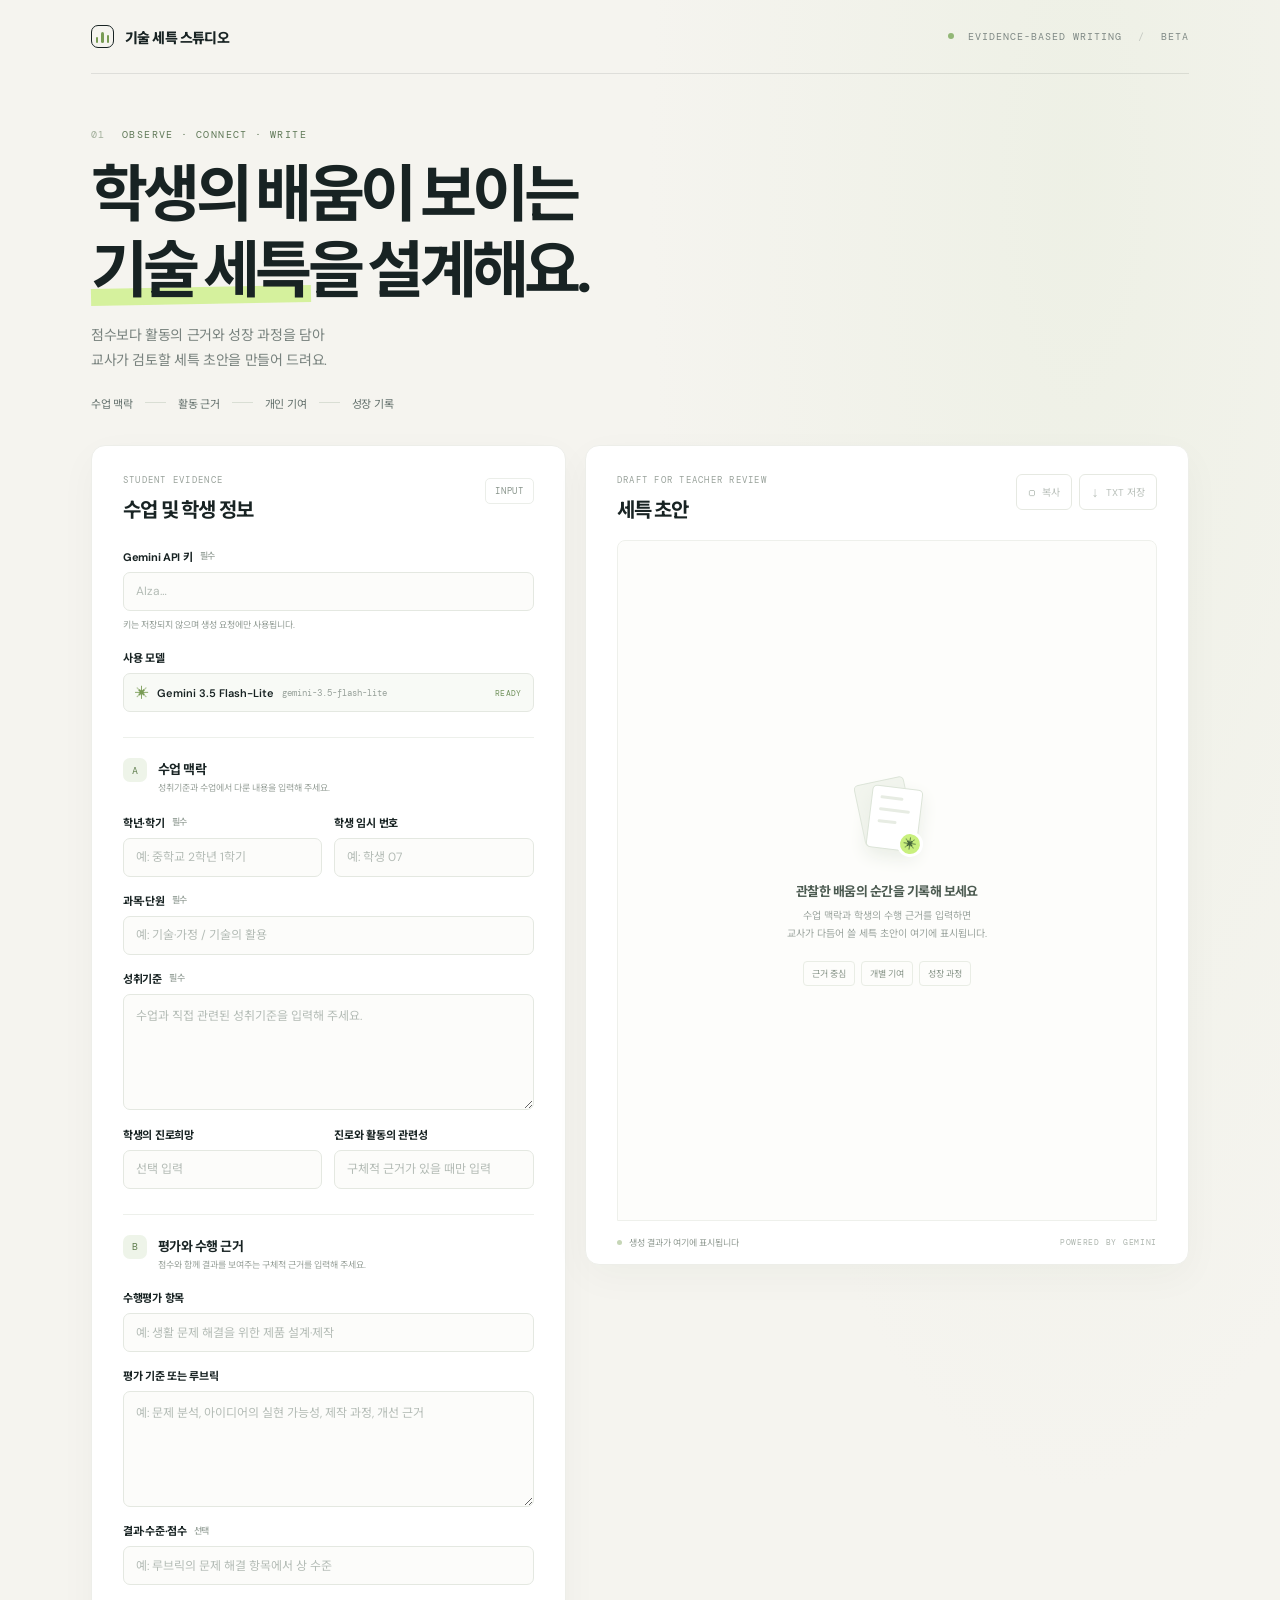
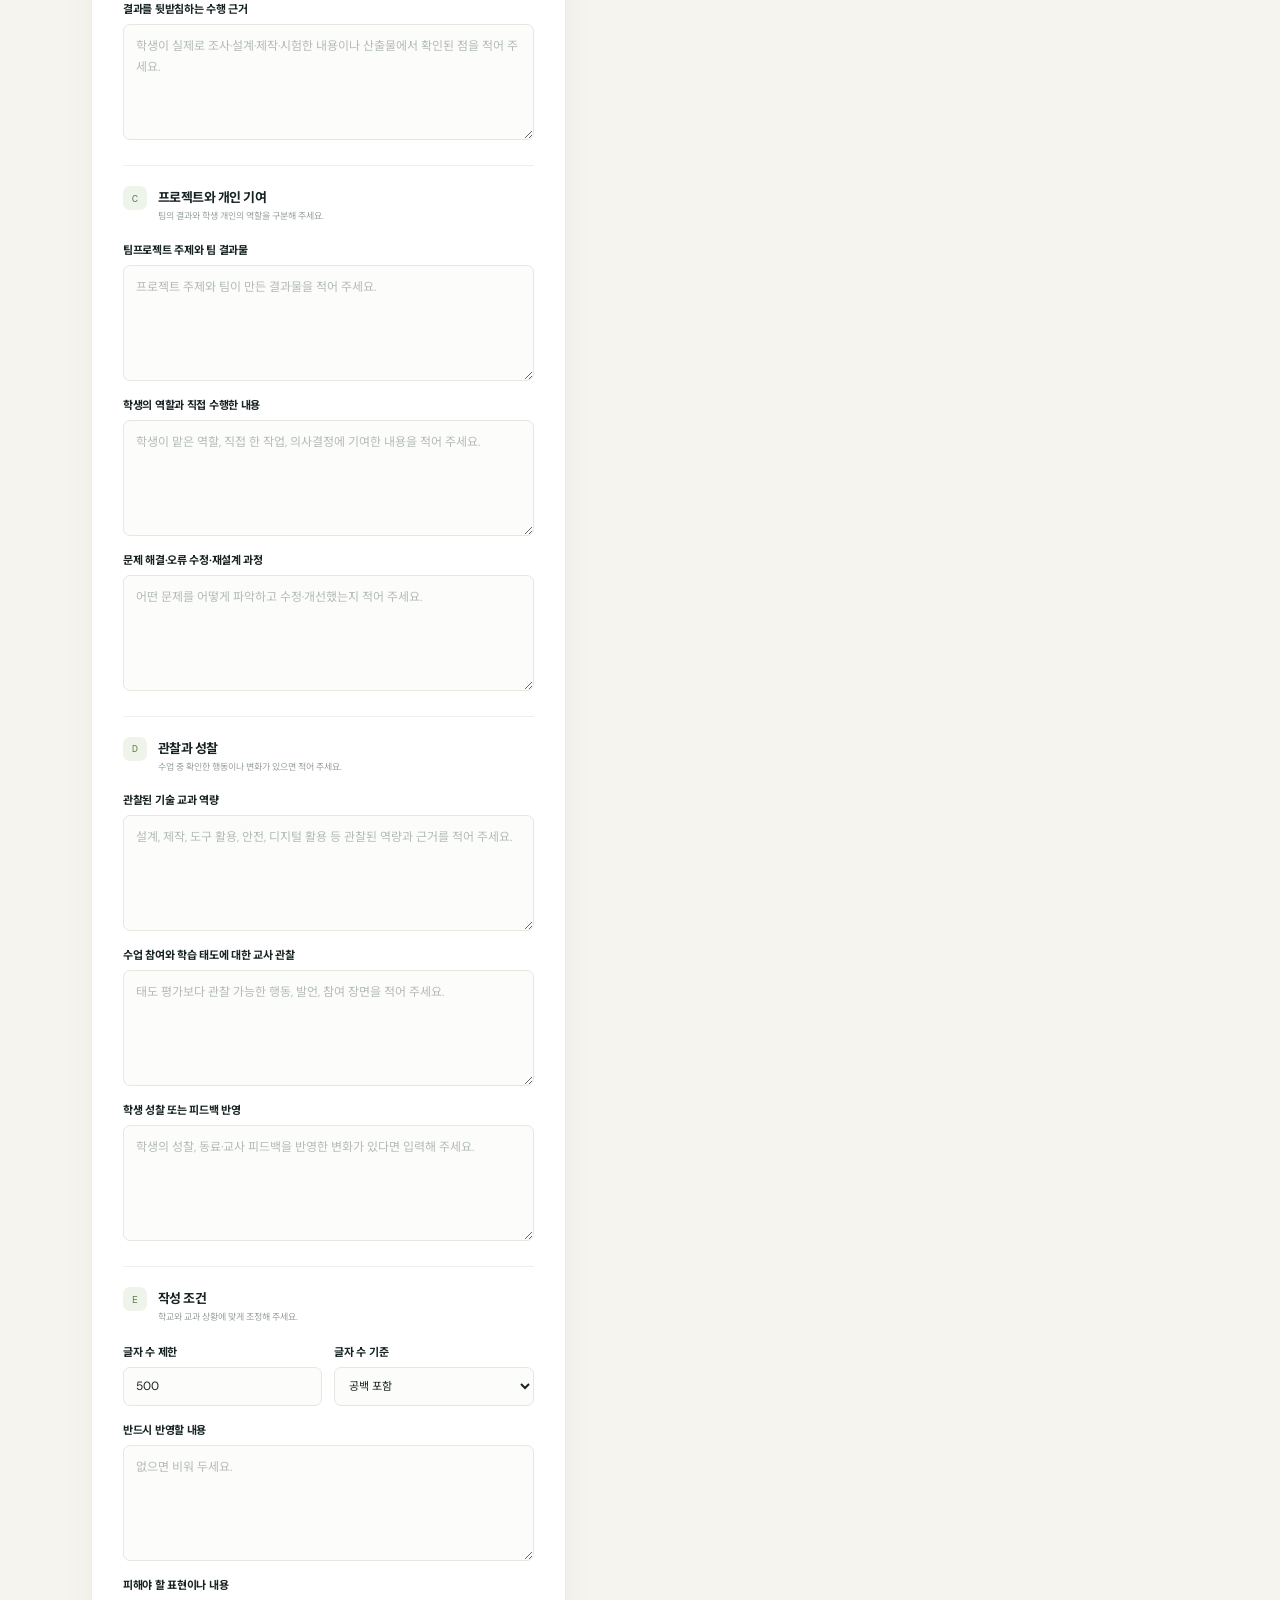
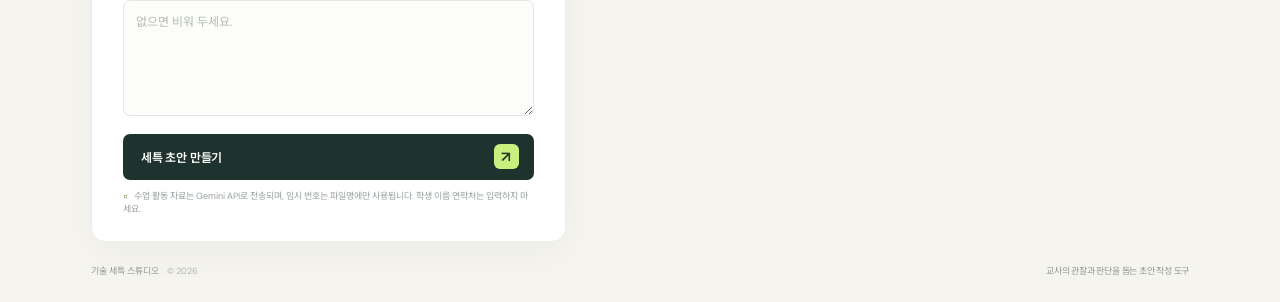
==== index.html @ c8a788f3 "Add technology student record web app" ====
<!doctype html>
<html lang="ko">
  <head>
    <meta charset="UTF-8" />
    <meta name="viewport" content="width=device-width, initial-scale=1.0" />
    <meta name="theme-color" content="#f5f4ef" />
    <meta name="description" content="기술 교과 수업과 학생의 활동 근거를 바탕으로 세부능력 및 특기사항 초안을 작성합니다." />
    <title>기술 세특 스튜디오 — 학생부 문장 초안</title>
    <link rel="preconnect" href="https://fonts.googleapis.com" />
    <link rel="preconnect" href="https://fonts.gstatic.com" crossorigin />
    <link href="https://fonts.googleapis.com/css2?family=DM+Mono:wght@400;500&family=DM+Sans:wght@400;500;600;700&family=Noto+Sans+KR:wght@400;500;600;700;800&display=swap" rel="stylesheet" />
    <link rel="stylesheet" href="/styles.css" />
    <link rel="stylesheet" href="/overrides.css" />
    <script src="/app.js" defer></script>
  </head>
  <body>
    <div class="shell">
      <header class="topbar">
        <a class="brand" href="/" aria-label="기술 세특 스튜디오 홈">
          <span class="brand-mark" aria-hidden="true"><span></span><span></span><span></span></span>
          <span>기술 세특 스튜디오</span>
        </a>
        <div class="topbar-note"><span class="live-dot"></span> EVIDENCE-BASED WRITING <span class="topbar-divider">/</span> BETA</div>
      </header>

      <main>
        <section class="intro">
          <p class="eyebrow"><span>01</span> OBSERVE · CONNECT · WRITE</p>
          <h1>학생의 배움이 보이는<br /><em>기술 세특</em>을 설계해요.</h1>
          <p class="intro-copy">점수보다 활동의 근거와 성장 과정을 담아<br class="desktop-break" /> 교사가 검토할 세특 초안을 만들어 드려요.</p>
          <div class="stage-preview"><span>수업 맥락</span><i></i><span>활동 근거</span><i></i><span>개인 기여</span><i></i><span>성장 기록</span></div>
        </section>

        <div class="workspace">
          <section class="form-panel panel" aria-labelledby="form-title">
            <div class="panel-heading">
              <div><p class="eyebrow muted">STUDENT EVIDENCE</p><h2 id="form-title">수업 및 학생 정보</h2></div>
              <span class="step-badge">INPUT</span>
            </div>
            <form id="lesson-form">
              <label class="field">
                <span class="field-label">Gemini API 키 <span class="required">필수</span></span>
                <input id="api-key" name="apiKey" type="password" autocomplete="off" placeholder="AIza…" required />
                <small class="field-hint">키는 저장되지 않으며 생성 요청에만 사용됩니다.</small>
              </label>
              <div class="field">
                <span class="field-label">사용 모델</span>
                <div class="model-pill"><span class="sparkle" aria-hidden="true">✳</span><span>Gemini 3.5 Flash-Lite</span><code>gemini-3.5-flash-lite</code><span class="model-status">READY</span></div>
              </div>

              <div class="form-section">
                <div class="section-heading"><span class="section-number">A</span><div><h3>수업 맥락</h3><p>성취기준과 수업에서 다룬 내용을 입력해 주세요.</p></div></div>
                <div class="field-row">
                  <label class="field"><span class="field-label">학년·학기 <span class="required">필수</span></span><input id="gradeTerm" type="text" maxlength="40" placeholder="예: 중학교 2학년 1학기" required /></label>
                  <label class="field"><span class="field-label">학생 임시 번호</span><input id="studentId" type="text" maxlength="30" placeholder="예: 학생 07" /></label>
                </div>
                <label class="field"><span class="field-label">과목·단원 <span class="required">필수</span></span><input id="courseUnit" type="text" maxlength="100" placeholder="예: 기술·가정 / 기술의 활용" required /></label>
                <label class="field"><span class="field-label">성취기준 <span class="required">필수</span></span><textarea id="achievementStandard" rows="3" maxlength="1200" placeholder="수업과 직접 관련된 성취기준을 입력해 주세요." required></textarea></label>
                <div class="field-row">
                  <label class="field"><span class="field-label">학생의 진로희망</span><input id="career" type="text" maxlength="100" placeholder="선택 입력" /></label>
                  <label class="field"><span class="field-label">진로와 활동의 관련성</span><input id="careerConnection" type="text" maxlength="300" placeholder="구체적 근거가 있을 때만 입력" /></label>
                </div>
              </div>

              <div class="form-section">
                <div class="section-heading"><span class="section-number">B</span><div><h3>평가와 수행 근거</h3><p>점수와 함께 결과를 보여주는 구체적 근거를 입력해 주세요.</p></div></div>
                <label class="field"><span class="field-label">수행평가 항목</span><input id="assessmentItem" type="text" maxlength="160" placeholder="예: 생활 문제 해결을 위한 제품 설계·제작" /></label>
                <label class="field"><span class="field-label">평가 기준 또는 루브릭</span><textarea id="rubric" rows="3" maxlength="1000" placeholder="예: 문제 분석, 아이디어의 실현 가능성, 제작 과정, 개선 근거"></textarea></label>
                <label class="field"><span class="field-label">결과·수준·점수 <span class="required">선택</span></span><input id="assessmentResult" type="text" maxlength="160" placeholder="예: 루브릭의 문제 해결 항목에서 상 수준" /></label>
                <label class="field"><span class="field-label">결과를 뒷받침하는 수행 근거</span><textarea id="evidence" rows="4" maxlength="1400" placeholder="학생이 실제로 조사·설계·제작·시험한 내용이나 산출물에서 확인된 점을 적어 주세요."></textarea></label>
              </div>

              <div class="form-section">
                <div class="section-heading"><span class="section-number">C</span><div><h3>프로젝트와 개인 기여</h3><p>팀의 결과와 학생 개인의 역할을 구분해 주세요.</p></div></div>
                <label class="field"><span class="field-label">팀프로젝트 주제와 팀 결과물</span><textarea id="project" rows="3" maxlength="900" placeholder="프로젝트 주제와 팀이 만든 결과물을 적어 주세요."></textarea></label>
                <label class="field"><span class="field-label">학생의 역할과 직접 수행한 내용</span><textarea id="contribution" rows="3" maxlength="1200" placeholder="학생이 맡은 역할, 직접 한 작업, 의사결정에 기여한 내용을 적어 주세요."></textarea></label>
                <label class="field"><span class="field-label">문제 해결·오류 수정·재설계 과정</span><textarea id="problemSolving" rows="3" maxlength="1200" placeholder="어떤 문제를 어떻게 파악하고 수정·개선했는지 적어 주세요."></textarea></label>
              </div>

              <div class="form-section">
                <div class="section-heading"><span class="section-number">D</span><div><h3>관찰과 성찰</h3><p>수업 중 확인한 행동이나 변화가 있으면 적어 주세요.</p></div></div>
                <label class="field"><span class="field-label">관찰된 기술 교과 역량</span><textarea id="competencies" rows="3" maxlength="900" placeholder="설계, 제작, 도구 활용, 안전, 디지털 활용 등 관찰된 역량과 근거를 적어 주세요."></textarea></label>
                <label class="field"><span class="field-label">수업 참여와 학습 태도에 대한 교사 관찰</span><textarea id="observation" rows="3" maxlength="1000" placeholder="태도 평가보다 관찰 가능한 행동, 발언, 참여 장면을 적어 주세요."></textarea></label>
                <label class="field"><span class="field-label">학생 성찰 또는 피드백 반영</span><textarea id="reflection" rows="3" maxlength="900" placeholder="학생의 성찰, 동료·교사 피드백을 반영한 변화가 있다면 입력해 주세요."></textarea></label>
              </div>

              <div class="form-section conditions-section">
                <div class="section-heading"><span class="section-number">E</span><div><h3>작성 조건</h3><p>학교와 교과 상황에 맞게 조정해 주세요.</p></div></div>
                <div class="field-row">
                  <label class="field"><span class="field-label">글자 수 제한</span><input id="charLimit" type="number" min="100" max="3000" value="500" /></label>
                  <label class="field"><span class="field-label">글자 수 기준</span><select id="charBasis"><option value="공백 포함">공백 포함</option><option value="공백 제외">공백 제외</option></select></label>
                </div>
                <label class="field"><span class="field-label">반드시 반영할 내용</span><textarea id="requiredContent" rows="2" maxlength="500" placeholder="없으면 비워 두세요."></textarea></label>
                <label class="field"><span class="field-label">피해야 할 표현이나 내용</span><textarea id="excludedContent" rows="2" maxlength="500" placeholder="없으면 비워 두세요."></textarea></label>
              </div>

              <div id="form-error" class="form-error" role="alert" hidden></div>
              <button id="generate-button" class="primary-button" type="submit"><span class="button-label">세특 초안 만들기</span><span class="button-arrow" aria-hidden="true">↗</span></button>
              <p class="privacy-note"><span aria-hidden="true">⌑</span> 수업·활동 자료는 Gemini API로 전송되며, 임시 번호는 파일명에만 사용됩니다. 학생 이름·연락처는 입력하지 마세요.</p>
            </form>
          </section>

          <section class="result-panel panel" aria-labelledby="result-title">
            <div class="panel-heading result-heading">
              <div><p class="eyebrow muted">DRAFT FOR TEACHER REVIEW</p><h2 id="result-title">세특 초안</h2></div>
              <div class="result-actions"><button id="copy-button" class="download-button" type="button" disabled><span aria-hidden="true">▢</span> 복사</button><button id="download-button" class="download-button" type="button" disabled><span aria-hidden="true">↓</span> TXT 저장</button></div>
            </div>
            <div id="result-content" class="result-content" aria-live="polite" aria-busy="false">
              <div id="empty-state" class="empty-state">
                <div class="empty-art" aria-hidden="true"><span class="paper paper-back"></span><span class="paper paper-front"><i></i><i></i><i></i><b>✳</b></span></div>
                <p class="empty-title">관찰한 배움의 순간을 기록해 보세요</p>
                <p class="empty-copy">수업 맥락과 학생의 수행 근거를 입력하면<br />교사가 다듬어 쓸 세특 초안이 여기에 표시됩니다.</p>
                <div class="empty-tags"><span>근거 중심</span><span>개별 기여</span><span>성장 과정</span></div>
              </div>
              <div id="loading-state" class="loading-state" hidden><div class="loader-orbit"><span></span><span></span><span></span></div><p class="loading-title">관찰 근거를 문장으로 정리하고 있어요</p><p class="loading-copy">입력하지 않은 사실은 추측하지 않고 작성합니다.</p><div class="loading-line"><span></span></div></div>
              <article id="report" class="report" hidden></article>
            </div>
            <div class="result-footer"><span class="footer-dot"></span><span id="result-status">생성 결과가 여기에 표시됩니다</span><span class="footer-model">POWERED BY GEMINI</span></div>
          </section>
        </div>
      </main>
      <footer class="page-footer"><span>기술 세특 스튜디오 <span class="footer-year">© 2026</span></span><span>교사의 관찰과 판단을 돕는 초안 작성 도구</span></footer>
    </div>
  </body>
</html>
---- styles.css ----
:root{font-family:"DM Sans","Noto Sans KR",sans-serif;color:#182323;background:#f5f4ef;font-synthesis:none;text-rendering:optimizeLegibility;--ink:#182323;--muted:#7c8885;--line:#e8e9e4;--mint:#c9f07e;--green:#476b41;--paper:#fff;--mono:"DM Mono",monospace}*{box-sizing:border-box}body{margin:0;min-width:320px;background:radial-gradient(ellipse at 84% 5%,rgba(224,233,211,.35),transparent 28%),#f5f4ef}.shell{max-width:1440px;margin:0 auto;padding:0 7.1%}.topbar{height:74px;display:flex;align-items:center;justify-content:space-between;border-bottom:1px solid rgba(24,35,35,.1)}.brand{display:flex;align-items:center;gap:11px;text-decoration:none;color:var(--ink);font-size:14px;font-weight:800;letter-spacing:-.04em}.brand-mark{width:23px;height:23px;display:flex;align-items:flex-end;gap:3px;padding:4px;border:1.5px solid var(--ink);border-radius:7px}.brand-mark span{width:3px;border-radius:3px;background:#789b54}.brand-mark span:nth-child(1){height:6px}.brand-mark span:nth-child(2){height:11px}.brand-mark span:nth-child(3){height:8px}.topbar-note{font:10px var(--mono);color:#7f8985;letter-spacing:.1em}.live-dot,.footer-dot{display:inline-block;width:6px;height:6px;margin-right:7px;border-radius:50%;background:#92b776;vertical-align:1px}.topbar-divider{margin:0 9px;color:#c4c8c1}.intro{padding:54px 0 34px}.eyebrow{margin:0 0 16px;color:#607958;font:10px var(--mono);letter-spacing:.14em}.eyebrow span{margin-right:9px;opacity:.55}.intro h1{margin:0;font-size:clamp(39px,5vw,62px);line-height:1.22;letter-spacing:-.075em;font-weight:700}.intro h1 em{font-style:normal;position:relative;z-index:0}.intro h1 em:after{content:"";position:absolute;z-index:-1;left:0;right:-3px;bottom:7px;height:17px;background:var(--mint);opacity:.72;transform:rotate(-1deg)}.intro-copy{margin:15px 0 21px;color:#78827e;font-size:14px;line-height:1.8;letter-spacing:-.025em}.stage-preview{display:flex;align-items:center;gap:12px;color:#63706c;font-size:11px;letter-spacing:-.02em}.stage-preview i{height:1px;width:21px;background:#d9ded4}.workspace{display:grid;grid-template-columns:minmax(320px,.88fr) minmax(450px,1.12fr);gap:19px;align-items:stretch}.panel{background:var(--paper);border:1px solid #edeee9;border-radius:14px;box-shadow:0 12px 38px rgba(27,43,33,.035)}.form-panel{padding:28px 31px 22px}.panel-heading{display:flex;justify-content:space-between;align-items:flex-start;margin-bottom:25px}.panel-heading h2{margin:0;font-size:20px;letter-spacing:-.055em}.muted{margin-bottom:8px;color:#99a29b;font-size:9px}.step-badge{margin-top:4px;padding:6px 9px;border:1px solid #ebeee9;border-radius:5px;color:#89958c;font:9px var(--mono);letter-spacing:.08em}form{display:flex;flex-direction:column;gap:17px}.field{display:flex;min-width:0;flex:1;flex-direction:column;gap:8px}.field-label{display:flex;align-items:center;gap:7px;font-size:11px;font-weight:700;letter-spacing:-.025em}.required{font-size:9px;font-weight:500;color:#9ba59e}.field input,.field textarea{display:block;width:100%;border:1px solid #e4e8e1;border-radius:7px;background:#fcfcfa;color:var(--ink);outline:none;font:12px "DM Sans","Noto Sans KR",sans-serif;transition:border-color .18s,box-shadow .18s}.field input{height:39px;padding:0 12px}.field textarea{min-height:116px;resize:vertical;padding:11px 12px;line-height:1.75}.field input::placeholder,.field textarea::placeholder{color:#b4bcb6}.field input:focus,.field textarea:focus{border-color:#9fbb84;box-shadow:0 0 0 3px rgba(180,208,150,.18)}.field-hint{color:#929c95;font-size:9px;line-height:1.5}.field-row{display:flex;gap:12px}.model-pill{display:flex;align-items:center;gap:8px;height:39px;padding:0 11px;border:1px solid #e4e8e1;border-radius:7px;background:#f8faf6;font-size:11px;font-weight:600}.sparkle{color:#789b54;font-size:14px}.model-pill code{color:#96a099;font:9px var(--mono)}.model-status{margin-left:auto;color:#72925d;font:8px var(--mono);letter-spacing:.05em}.textarea-meta{display:flex;justify-content:space-between;color:#99a29b;font-size:9px}.textarea-meta small{font-size:9px}.primary-button{height:46px;margin-top:1px;padding:0 15px 0 18px;display:flex;justify-content:space-between;align-items:center;border:0;border-radius:7px;background:#1e332d;color:#fff;font:600 12px "DM Sans","Noto Sans KR",sans-serif;letter-spacing:-.015em;cursor:pointer;transition:background .18s,transform .18s}.primary-button:hover{background:#304b3e;transform:translateY(-1px)}.primary-button:disabled{opacity:.72;cursor:wait;transform:none}.button-arrow{display:grid;place-items:center;width:25px;height:25px;border-radius:6px;background:#c9f07e;color:#253728;font-size:15px}.privacy-note{margin:-7px 0 0;color:#99a29b;font-size:9px;line-height:1.5}.privacy-note span{margin-right:4px;color:#799765}.form-error{padding:10px 12px;border:1px solid #f0d8d3;border-radius:6px;background:#fff8f6;color:#9d5142;font-size:11px;line-height:1.6}.result-panel{display:flex;min-height:625px;flex-direction:column;padding:28px 31px 0;overflow:hidden}.result-heading{margin-bottom:17px}.download-button{display:flex;align-items:center;gap:7px;padding:8px 11px;border:1px solid #e6e9e2;border-radius:6px;background:#fff;color:#56655a;font:10px "DM Sans","Noto Sans KR",sans-serif;cursor:pointer;transition:all .16s}.download-button:not(:disabled):hover{border-color:#bcccae;background:#f5f8f1}.download-button:disabled{color:#b9c0ba;cursor:not-allowed}.download-button span{font:14px var(--mono)}.result-content{display:flex;flex:1;min-height:0;flex-direction:column;border:1px solid #eef0eb;border-radius:8px 8px 0 0;background:#fdfdfb}.empty-state,.loading-state{display:flex;flex:1;min-height:400px;flex-direction:column;align-items:center;justify-content:center;text-align:center}.empty-art{position:relative;width:82px;height:86px;margin-bottom:20px}.paper{position:absolute;width:51px;height:63px;border:1px solid #dce4d8;border-radius:5px;background:#fff}.paper-back{top:5px;left:13px;transform:rotate(-12deg);background:#f2f5ee}.paper-front{top:12px;left:23px;transform:rotate(7deg);box-shadow:0 7px 18px #e9ede5}.paper-front i{display:block;width:23px;height:3px;margin:9px 0 0 8px;border-radius:3px;background:#e7ece3}.paper-front i:nth-child(2){width:31px}.paper-front i:nth-child(3){width:19px}.paper-front b{position:absolute;right:-7px;bottom:-6px;display:grid;place-items:center;width:26px;height:26px;border:3px solid white;border-radius:50%;background:#c9f07e;color:#45653a;font-size:13px}.empty-title,.loading-title{margin:0 0 7px;color:#4c5b51;font-size:13px;font-weight:700;letter-spacing:-.04em}.empty-copy,.loading-copy{margin:0;color:#9ba49e;font-size:10px;line-height:1.8}.empty-tags{display:flex;gap:6px;margin-top:18px}.empty-tags span{padding:5px 8px;border:1px solid #e9ede5;border-radius:4px;color:#889589;font-size:9px}.result-footer{display:flex;align-items:center;height:43px;flex-shrink:0;color:#909a92;font-size:9px}.footer-dot{width:5px;height:5px;background:#c6d6b7}.footer-model{margin-left:auto;color:#aeb6af;font:8px var(--mono);letter-spacing:.09em}.report{overflow:auto;flex:1;padding:18px 20px;color:#344239;font-size:11px;line-height:1.8;white-space:pre-wrap;overflow-wrap:anywhere}.report[hidden]{display:none}.report-title{margin:0 0 15px;padding-bottom:14px;border-bottom:1px solid #e7ebe3;color:#1e332d;font-size:16px;font-weight:700;letter-spacing:-.05em}.report-meta{margin:-7px 0 16px;color:#828e85;font-size:10px}.report-stage{margin:0 0 14px;padding:13px 14px;border:1px solid #e9ede6;border-radius:7px;background:#fff}.report-stage h3{margin:0 0 7px;color:#476b41;font-size:12px}.report-stage p{margin:4px 0}.report-stage strong{color:#34463a}.loading-state[hidden],.empty-state[hidden]{display:none}.loader-orbit{position:relative;width:56px;height:56px;margin-bottom:22px;border:1px solid #e8eee2;border-radius:50%;animation:spin 2.6s linear infinite}.loader-orbit:before{content:"";position:absolute;top:8px;left:8px;width:38px;height:38px;border:1px dashed #cfddc1;border-radius:50%}.loader-orbit span{position:absolute;width:8px;height:8px;border-radius:50%;background:#9fc07e}.loader-orbit span:nth-child(1){top:4px;left:23px}.loader-orbit span:nth-child(2){right:2px;bottom:11px;width:6px;height:6px;background:#c0d598}.loader-orbit span:nth-child(3){bottom:3px;left:10px;width:5px;height:5px;background:#d2e2bd}.loading-line{width:160px;height:2px;margin-top:20px;overflow:hidden;background:#edf0e9}.loading-line span{display:block;width:45%;height:100%;background:#97b77a;animation:load 1.5s ease-in-out infinite alternate}.page-footer{display:flex;justify-content:space-between;padding:22px 0 25px;color:#929b93;font-size:9px}.footer-year{margin-left:6px;color:#aeb5ae}.page-footer>span:last-child{letter-spacing:-.025em}@keyframes spin{to{transform:rotate(360deg)}}@keyframes load{to{transform:translateX(125%)}}@media(max-width:900px){.shell{padding:0 4%}.workspace{grid-template-columns:1fr 1fr;gap:13px}.form-panel,.result-panel{padding-right:20px;padding-left:20px}.model-pill{gap:6px}.model-pill code{font-size:8px}}@media(max-width:680px){.shell{padding:0 18px}.topbar{height:62px}.topbar-note{font-size:8px}.intro{padding:38px 0 26px}.intro h1{font-size:42px}.intro-copy{font-size:12px}.stage-preview{gap:8px;font-size:10px}.stage-preview i{width:12px}.workspace{grid-template-columns:1fr;gap:14px}.form-panel{padding:23px 20px 19px}.result-panel{min-height:510px;padding:23px 20px 0}.empty-state,.loading-state{min-height:350px}.page-footer{gap:10px;line-height:1.6}.page-footer>span:last-child{text-align:right}.model-pill{gap:8px}.model-pill code{font-size:9px}}@media(max-width:380px){.shell{padding:0 13px}.form-panel,.result-panel{padding-right:15px;padding-left:15px}.intro h1{font-size:38px}.field-row{gap:8px}.model-pill{font-size:10px}.model-pill code{font-size:8px}.model-status{font-size:7px}}
---- overrides.css ----
.form-section{display:flex;flex-direction:column;gap:15px;margin-top:8px;padding-top:20px;border-top:1px solid #edf0eb}
.section-heading{display:flex;align-items:flex-start;gap:11px;margin-bottom:2px}
.section-number{display:grid;place-items:center;flex:0 0 24px;height:24px;border-radius:7px;background:#eef4e9;color:#607e4f;font:10px var(--mono)}
.section-heading h3{margin:1px 0 4px;font-size:13px;letter-spacing:-.04em}
.section-heading p{margin:0;color:#98a19a;font-size:9px;line-height:1.5}
.form-section .field-row{margin-top:1px}
.field select{height:39px;width:100%;padding:0 10px;border:1px solid #e4e8e1;border-radius:7px;background:#fcfcfa;color:var(--ink);font:11px "DM Sans","Noto Sans KR",sans-serif;outline:none}
.field select:focus{border-color:#9fbb84;box-shadow:0 0 0 3px rgba(180,208,150,.18)}
.result-actions{display:flex;gap:7px}
.result-panel{position:sticky;top:20px;align-self:start;height:min(820px,calc(100vh - 40px));min-height:540px}
.report p{margin:0;color:#344239;font-size:12px;line-height:2.05;white-space:pre-wrap;overflow-wrap:anywhere}
.result-content{min-height:0}
.form-panel{padding-bottom:24px}
@media(max-width:900px){.result-panel{height:min(820px,calc(100vh - 40px));min-height:500px}}
@media(max-width:680px){.result-panel{position:static;height:560px;min-height:500px}.form-section{gap:13px;padding-top:17px}.section-heading{gap:9px}.result-actions{gap:5px}.download-button{padding:7px 8px;font-size:9px}}
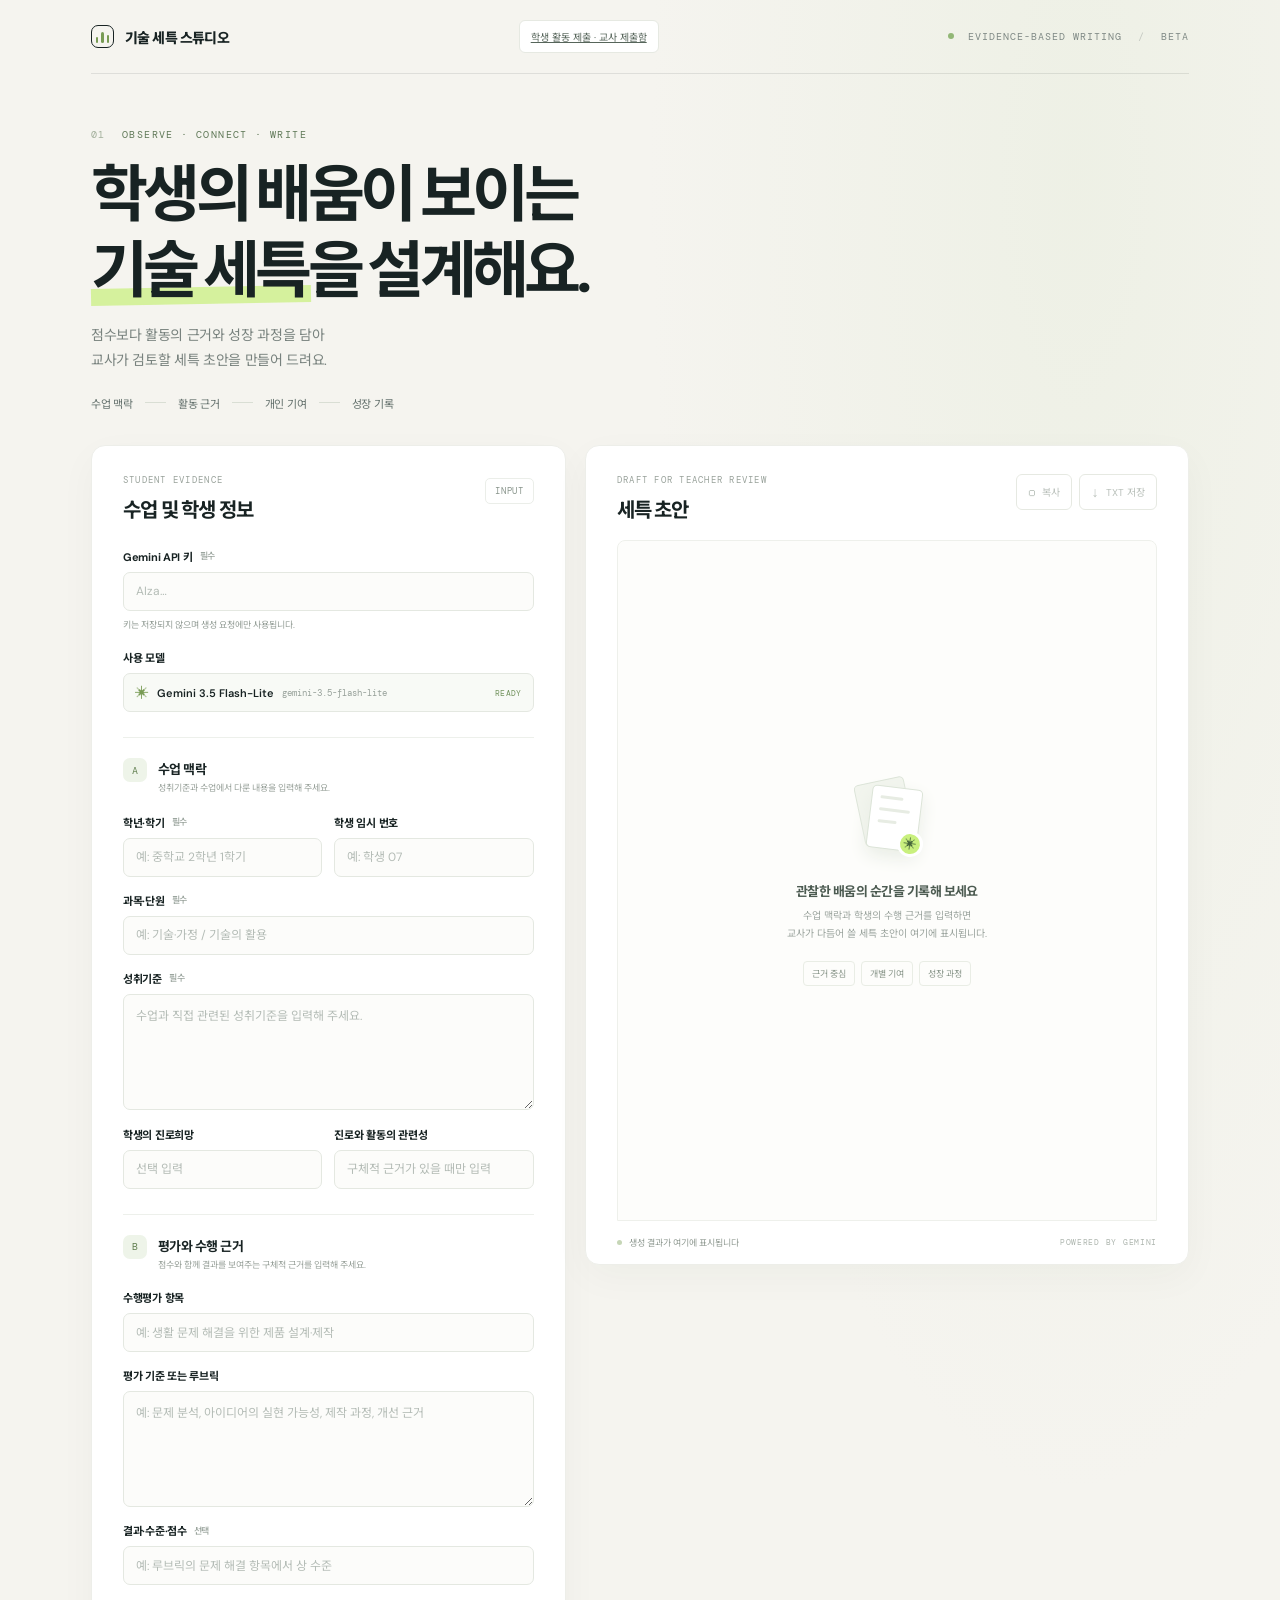
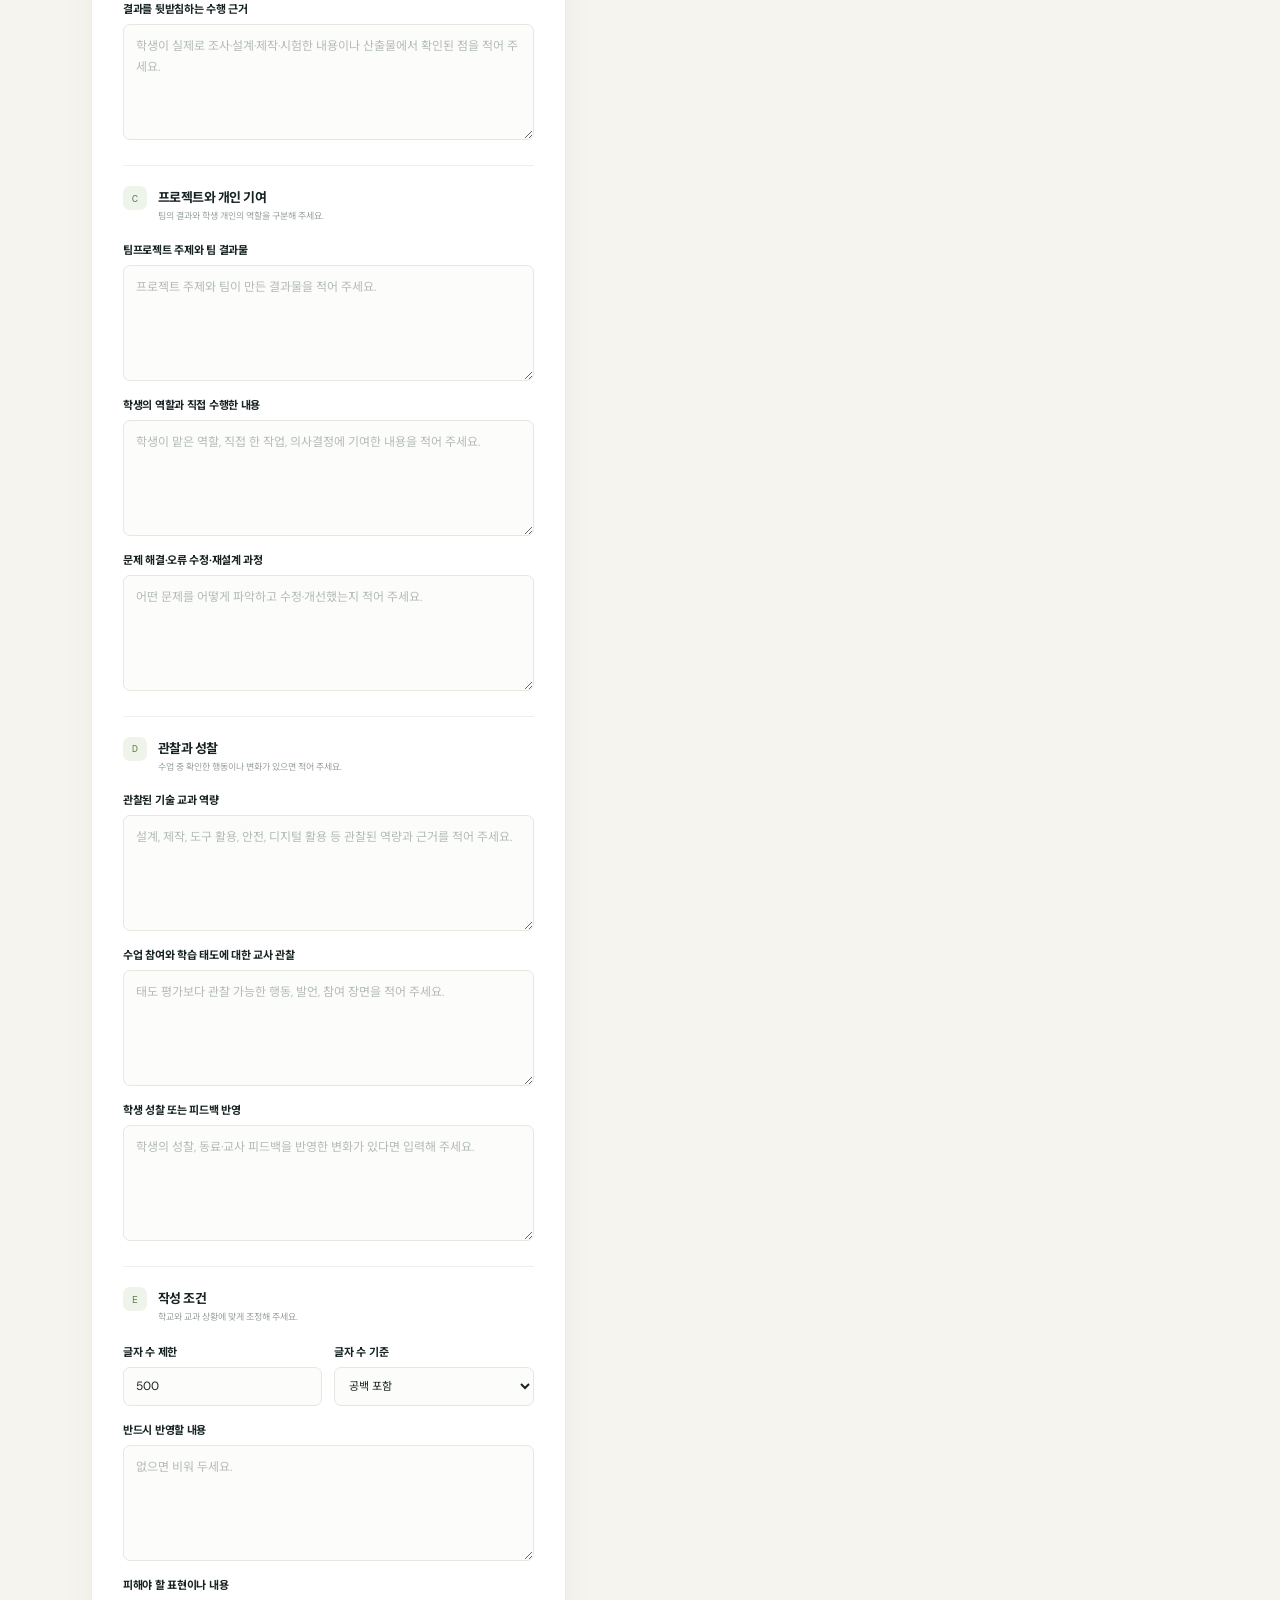
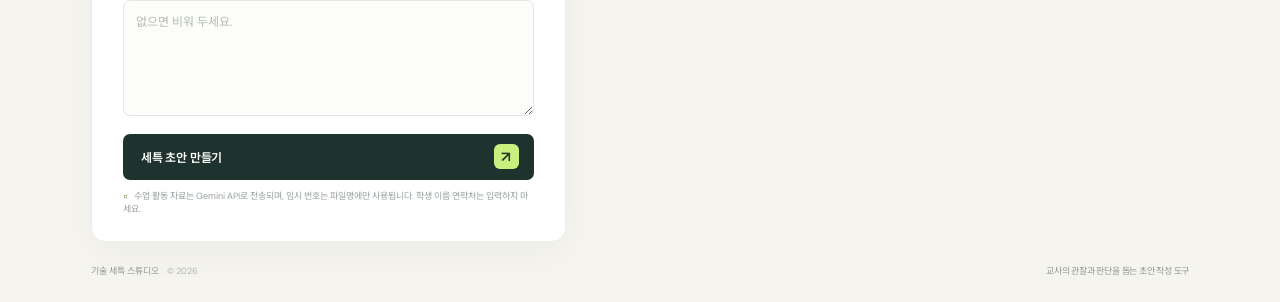
==== commit 768238fc: "Add Supabase student submissions and teacher inbox" ====
--- a/index.html
+++ b/index.html
@@ -12,6 +12,7 @@
     <link rel="stylesheet" href="/styles.css" />
     <link rel="stylesheet" href="/overrides.css" />
     <script src="/app.js" defer></script>
+    <script src="/submission-import.js" defer></script>
   </head>
   <body>
     <div class="shell">
@@ -20,6 +21,7 @@
           <span class="brand-mark" aria-hidden="true"><span></span><span></span><span></span></span>
           <span>기술 세특 스튜디오</span>
         </a>
+        <a class="download-button submission-link" href="/students.html">학생 활동 제출 · 교사 제출함</a>
         <div class="topbar-note"><span class="live-dot"></span> EVIDENCE-BASED WRITING <span class="topbar-divider">/</span> BETA</div>
       </header>
 
--- a/overrides.css
+++ b/overrides.css
@@ -13,3 +13,5 @@
 .form-panel{padding-bottom:24px}
 @media(max-width:900px){.result-panel{height:min(820px,calc(100vh - 40px));min-height:500px}}
 @media(max-width:680px){.result-panel{position:static;height:560px;min-height:500px}.form-section{gap:13px;padding-top:17px}.section-heading{gap:9px}.result-actions{gap:5px}.download-button{padding:7px 8px;font-size:9px}}
+
+.submission-link{white-space:nowrap}@media(max-width:1050px){.topbar-note{display:none}}@media(max-width:480px){.topbar{height:auto;min-height:74px;flex-wrap:wrap;gap:10px;padding:14px 0}.submission-link{font-size:11px}}
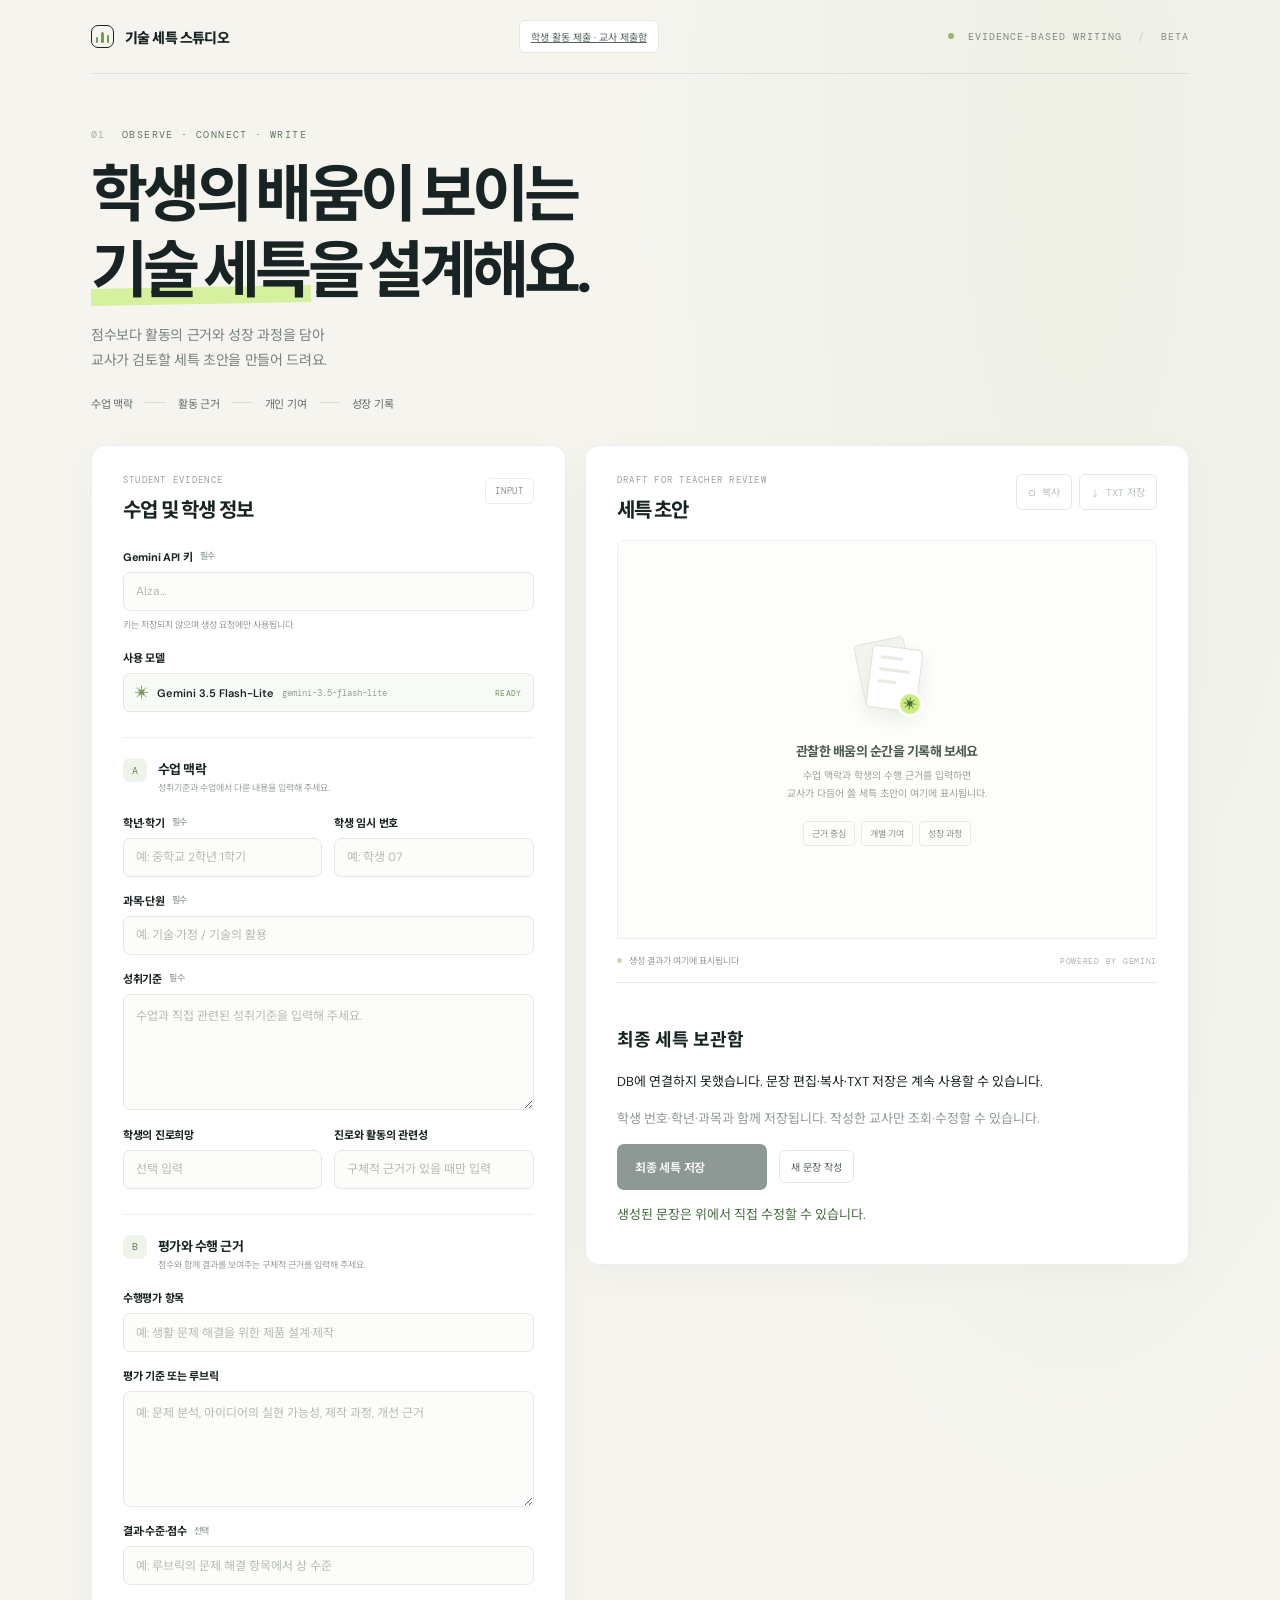
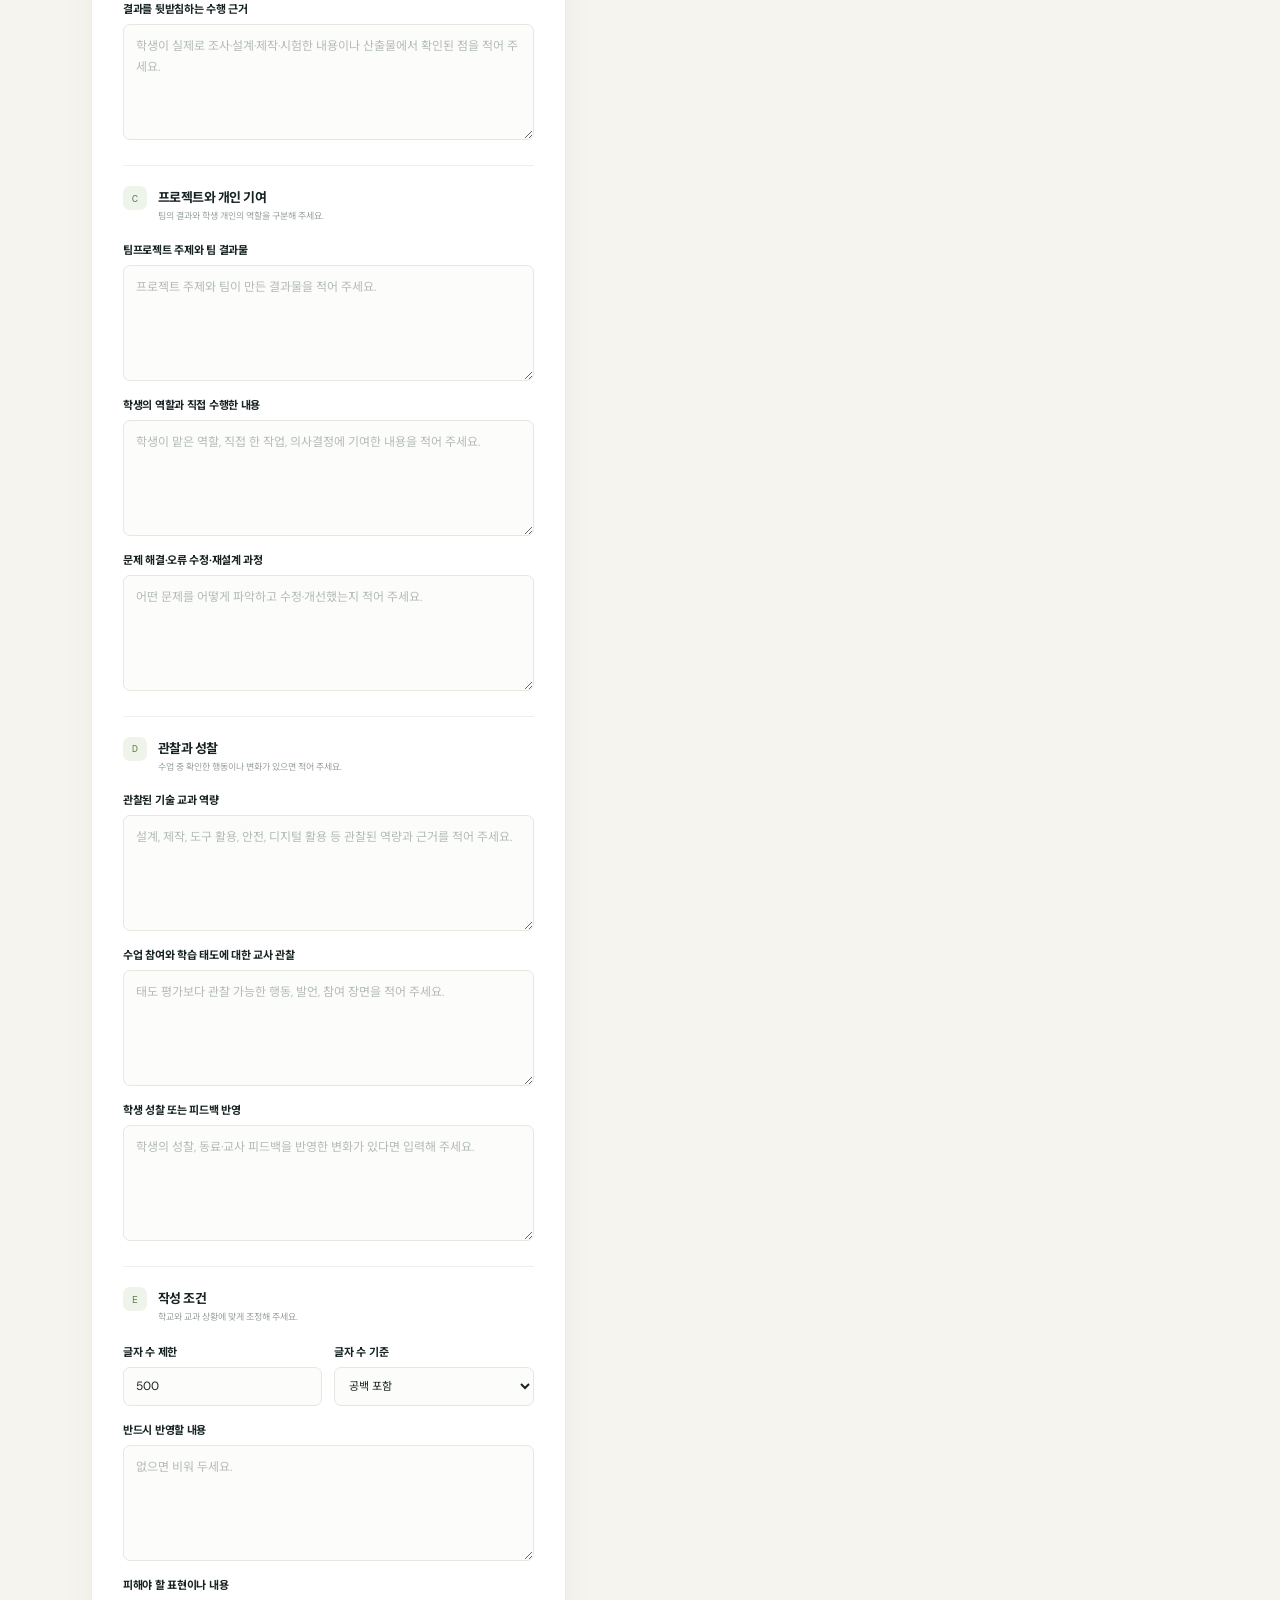
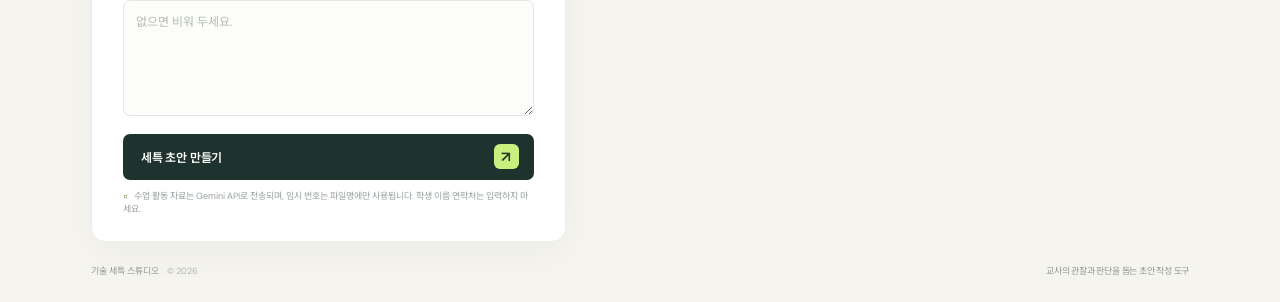
==== commit 4d4fb82d: "Save and edit final teacher reports in Supabase" ====
--- a/index.html
+++ b/index.html
@@ -13,6 +13,7 @@
     <link rel="stylesheet" href="/overrides.css" />
     <script src="/app.js" defer></script>
     <script src="/submission-import.js" defer></script>
+    <script type="module" src="/final-records.js"></script>
   </head>
   <body>
     <div class="shell">
@@ -115,9 +116,22 @@
                 <div class="empty-tags"><span>근거 중심</span><span>개별 기여</span><span>성장 과정</span></div>
               </div>
               <div id="loading-state" class="loading-state" hidden><div class="loader-orbit"><span></span><span></span><span></span></div><p class="loading-title">관찰 근거를 문장으로 정리하고 있어요</p><p class="loading-copy">입력하지 않은 사실은 추측하지 않고 작성합니다.</p><div class="loading-line"><span></span></div></div>
-              <article id="report" class="report" hidden></article>
+              <textarea id="report" class="report report-editor" rows="12" maxlength="10000" aria-label="교사가 수정하는 최종 세특 문장" placeholder="생성된 초안을 검토하고 수정하거나, 직접 세특 문장을 입력하세요." hidden></textarea>
             </div>
             <div class="result-footer"><span class="footer-dot"></span><span id="result-status">생성 결과가 여기에 표시됩니다</span><span class="footer-model">POWERED BY GEMINI</span></div>
+            <section class="final-records" aria-labelledby="final-records-title">
+              <h3 id="final-records-title">최종 세특 보관함</h3>
+              <p id="final-account" role="status">저장 권한을 확인하고 있습니다…</p>
+              <p class="field-hint">학생 번호·학년·과목과 함께 저장됩니다. 작성한 교사만 조회·수정할 수 있습니다.</p>
+              <div class="final-actions"><button id="save-final" type="button" class="primary-button" disabled>최종 세특 저장</button><button id="new-final" type="button" class="download-button">새 문장 작성</button></div>
+              <p id="final-status" role="status" aria-live="polite">생성된 문장은 위에서 직접 수정할 수 있습니다.</p>
+              <div id="saved-final-panel" hidden>
+                <form id="final-filter-form" class="final-actions"><label class="field"><span class="field-label">학생 번호 검색</span><input id="final-filter" maxlength="30" placeholder="전체 또는 정확한 학생 번호"></label><button class="download-button" type="submit">조회</button></form>
+                <p id="final-list-status" role="status"></p><div id="final-list"></div>
+                <div class="final-actions"><button id="final-previous" type="button" class="download-button" disabled>이전</button><span id="final-page"></span><button id="final-next" type="button" class="download-button" disabled>다음</button></div>
+              </div>
+            </section>
+
           </section>
         </div>
       </main>
--- a/overrides.css
+++ b/overrides.css
@@ -15,3 +15,5 @@
 @media(max-width:680px){.result-panel{position:static;height:560px;min-height:500px}.form-section{gap:13px;padding-top:17px}.section-heading{gap:9px}.result-actions{gap:5px}.download-button{padding:7px 8px;font-size:9px}}
 
 .submission-link{white-space:nowrap}@media(max-width:1050px){.topbar-note{display:none}}@media(max-width:480px){.topbar{height:auto;min-height:74px;flex-wrap:wrap;gap:10px;padding:14px 0}.submission-link{font-size:11px}}
+
+.report-editor{display:block;width:100%;min-height:300px;resize:vertical;line-height:2;white-space:pre-wrap;padding:20px!important;border:1px solid #d7ded1!important;border-radius:8px;font:inherit;font-size:15px;background:#fcfdf9;color:var(--ink)}.final-records{padding:24px 0;border-top:1px solid var(--line)}.final-records h3{font-size:18px}.final-records p{font-size:13px;line-height:1.8;overflow-wrap:anywhere}.final-actions{display:flex;align-items:center;gap:12px;flex-wrap:wrap}.final-actions .primary-button{width:auto;min-width:150px}.final-actions .field{flex:1;min-width:130px}.saved-final-item{border-top:1px solid var(--line);padding:16px 0}.saved-final-item>p:first-child{font-weight:700}.saved-final-item small{font-size:11px;color:#62705e}.saved-final-preview{white-space:pre-wrap}#final-status{color:#476b41}#final-account a{color:#476b41}.final-actions button:disabled{opacity:.5;cursor:not-allowed}
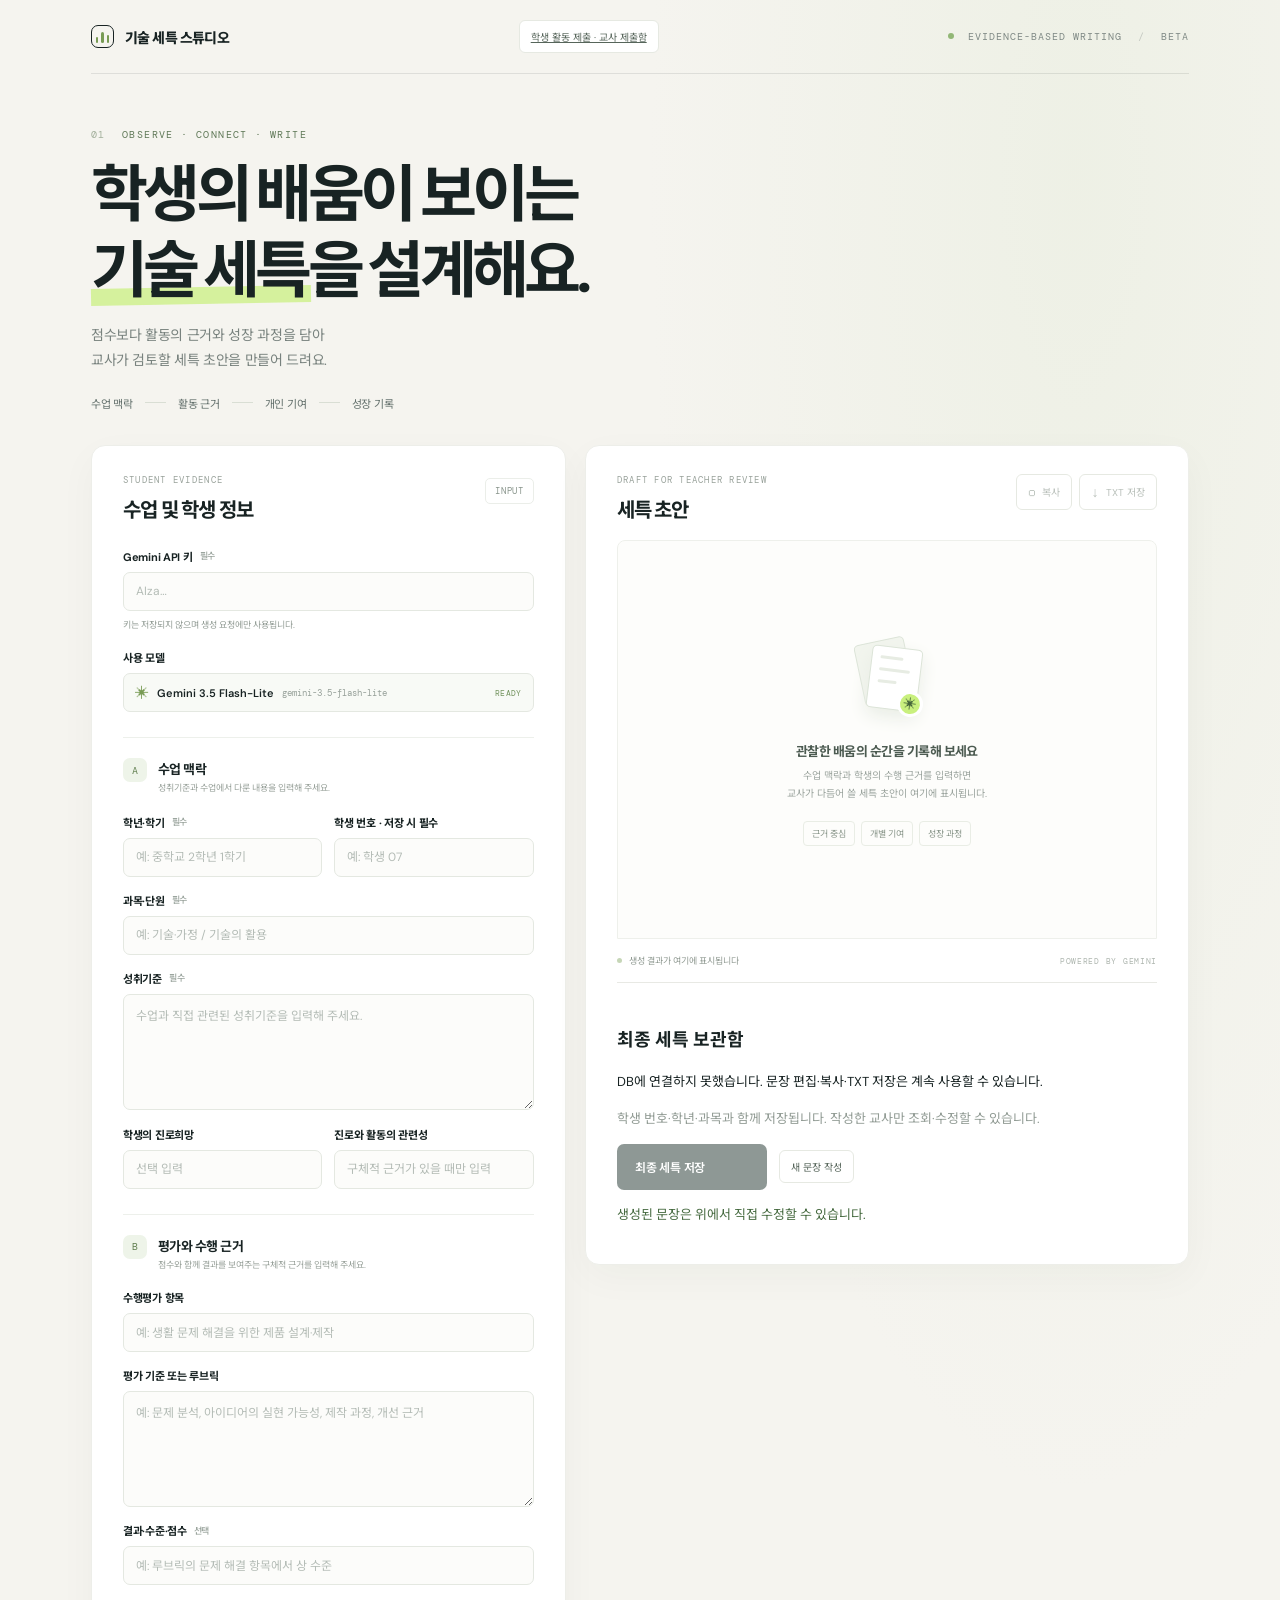
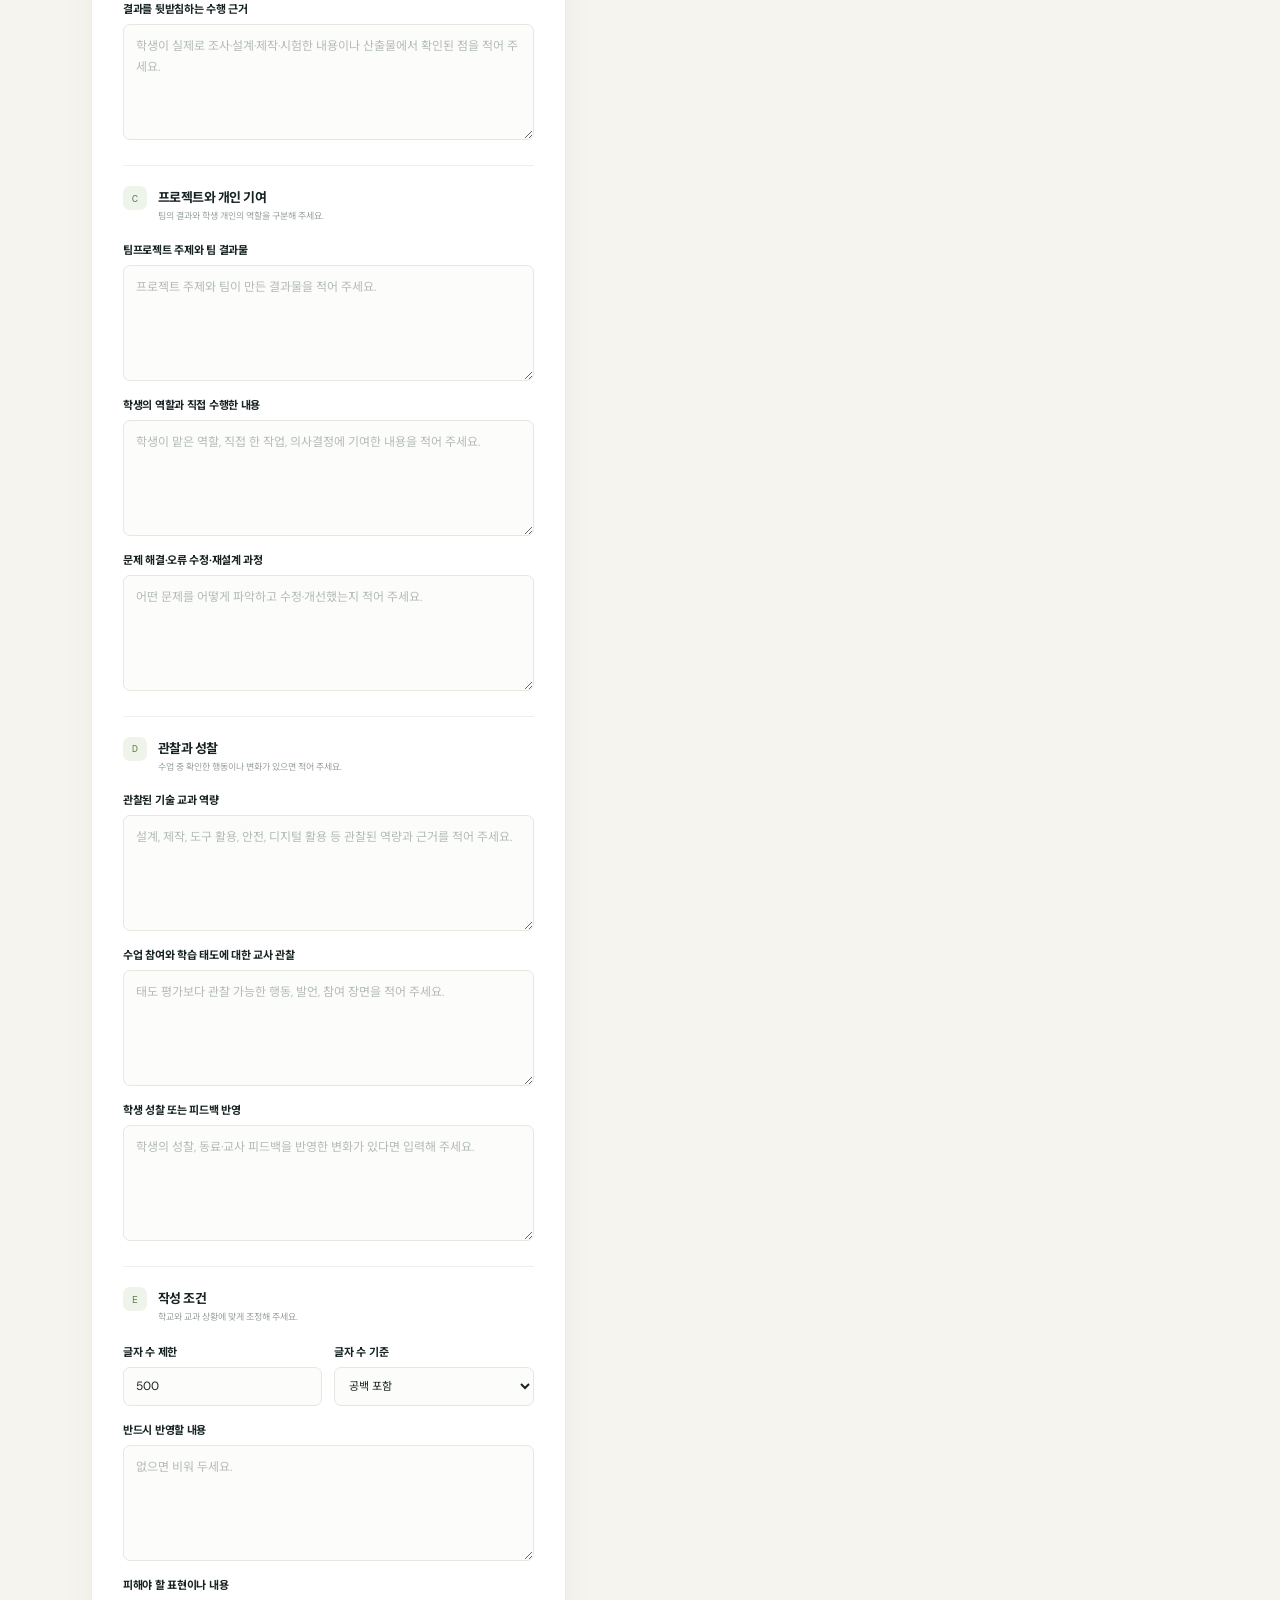
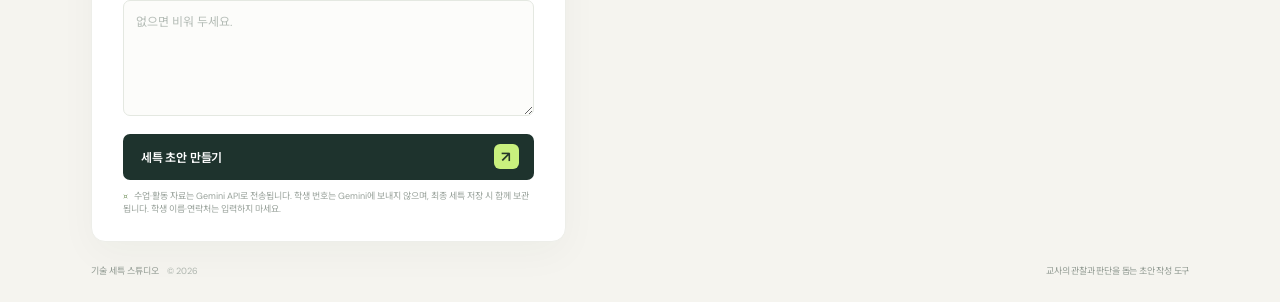
==== commit bdc0b829: "Clarify student number handling when saving final reports" ====
--- a/index.html
+++ b/index.html
@@ -55,7 +55,7 @@
                 <div class="section-heading"><span class="section-number">A</span><div><h3>수업 맥락</h3><p>성취기준과 수업에서 다룬 내용을 입력해 주세요.</p></div></div>
                 <div class="field-row">
                   <label class="field"><span class="field-label">학년·학기 <span class="required">필수</span></span><input id="gradeTerm" type="text" maxlength="40" placeholder="예: 중학교 2학년 1학기" required /></label>
-                  <label class="field"><span class="field-label">학생 임시 번호</span><input id="studentId" type="text" maxlength="30" placeholder="예: 학생 07" /></label>
+                  <label class="field"><span class="field-label">학생 번호 · 저장 시 필수</span><input id="studentId" type="text" maxlength="30" placeholder="예: 학생 07" /></label>
                 </div>
                 <label class="field"><span class="field-label">과목·단원 <span class="required">필수</span></span><input id="courseUnit" type="text" maxlength="100" placeholder="예: 기술·가정 / 기술의 활용" required /></label>
                 <label class="field"><span class="field-label">성취기준 <span class="required">필수</span></span><textarea id="achievementStandard" rows="3" maxlength="1200" placeholder="수업과 직접 관련된 성취기준을 입력해 주세요." required></textarea></label>
@@ -99,7 +99,7 @@
 
               <div id="form-error" class="form-error" role="alert" hidden></div>
               <button id="generate-button" class="primary-button" type="submit"><span class="button-label">세특 초안 만들기</span><span class="button-arrow" aria-hidden="true">↗</span></button>
-              <p class="privacy-note"><span aria-hidden="true">⌑</span> 수업·활동 자료는 Gemini API로 전송되며, 임시 번호는 파일명에만 사용됩니다. 학생 이름·연락처는 입력하지 마세요.</p>
+              <p class="privacy-note"><span aria-hidden="true">⌑</span> 수업·활동 자료는 Gemini API로 전송됩니다. 학생 번호는 Gemini에 보내지 않으며, 최종 세특 저장 시 함께 보관됩니다. 학생 이름·연락처는 입력하지 마세요.</p>
             </form>
           </section>
 
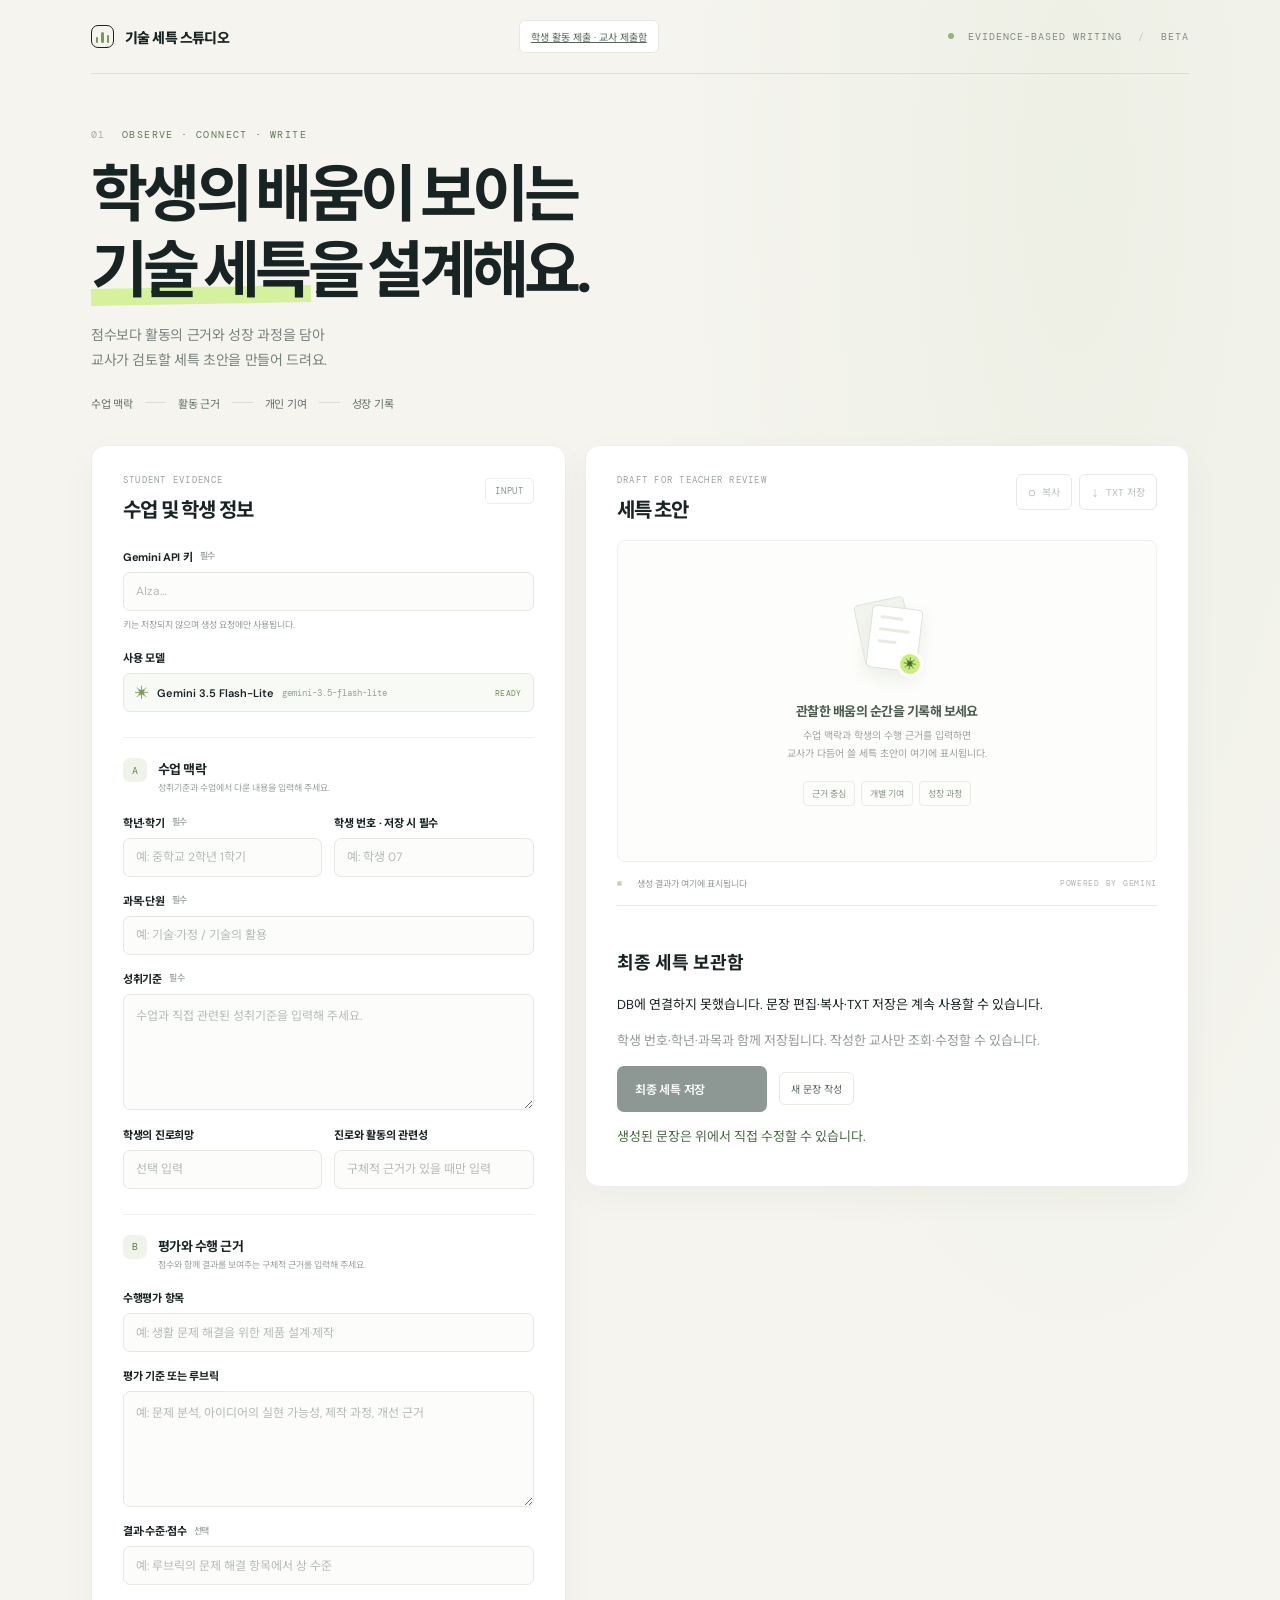
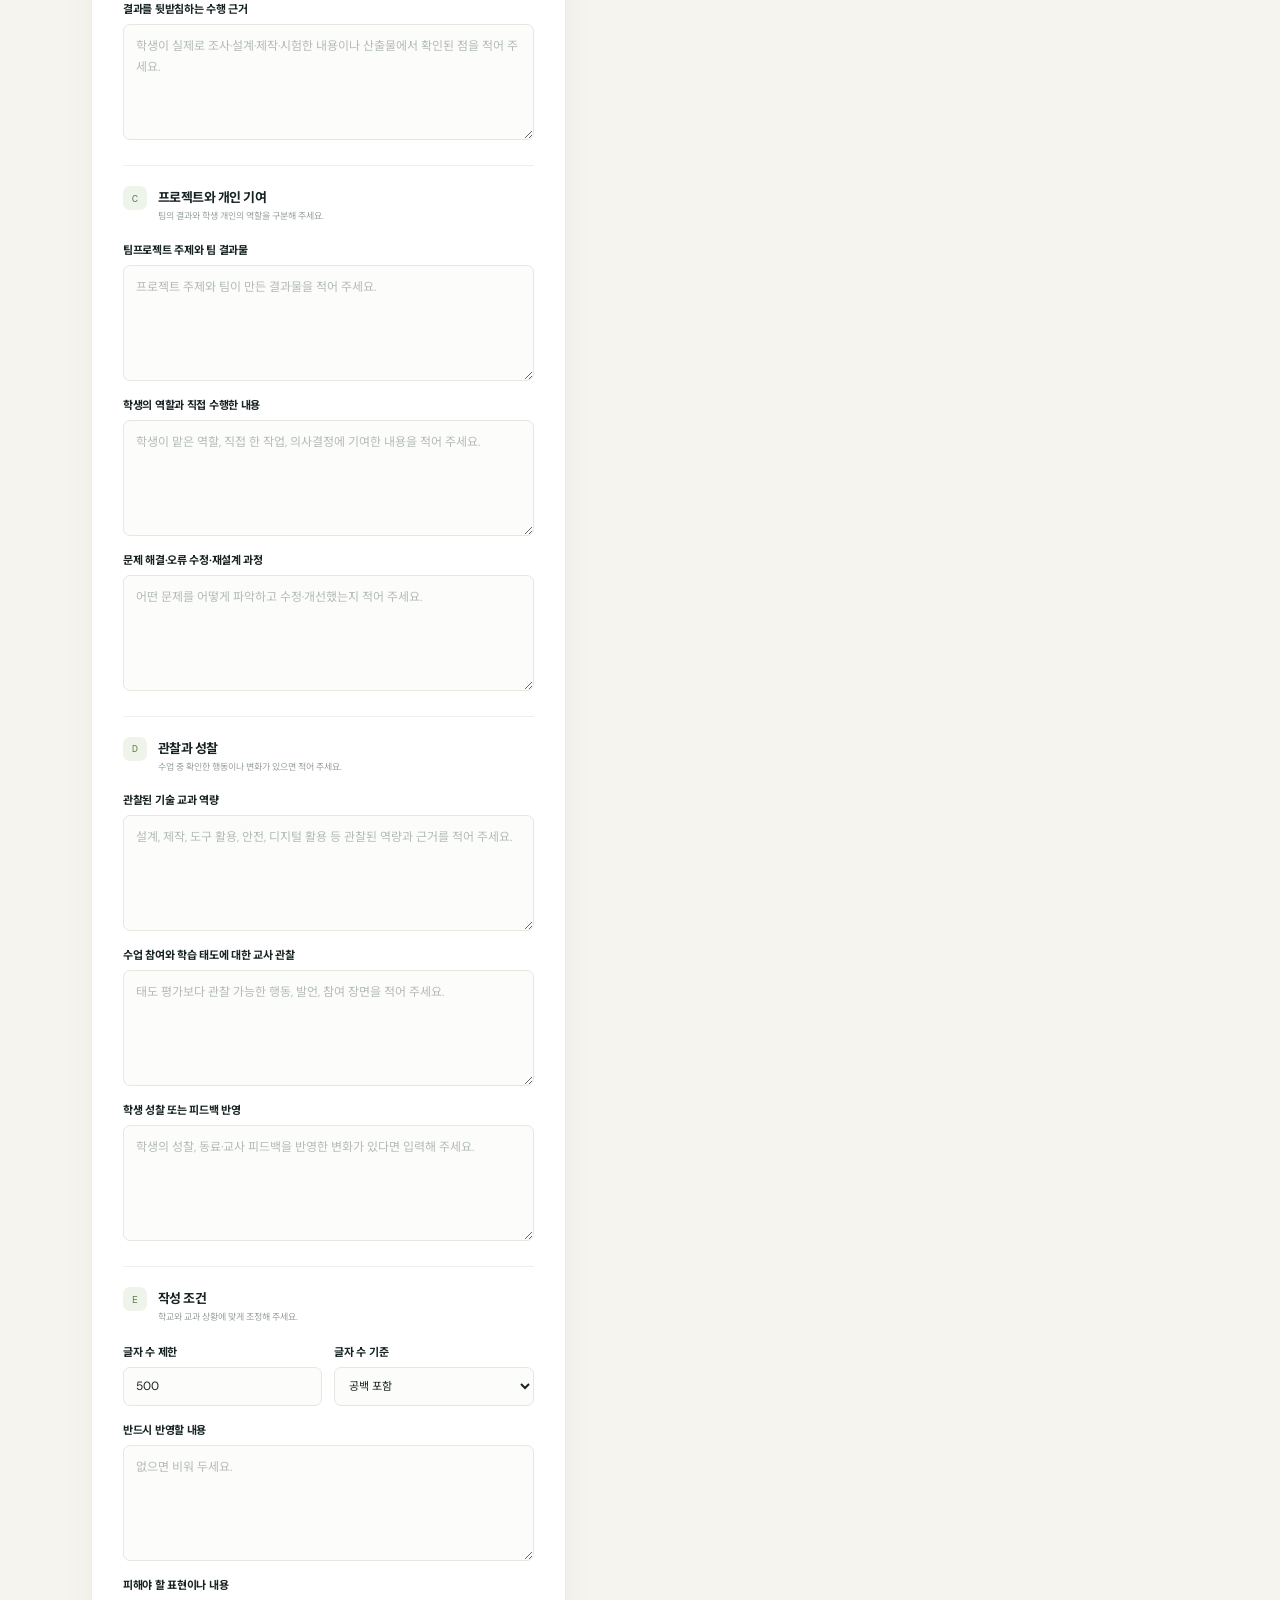
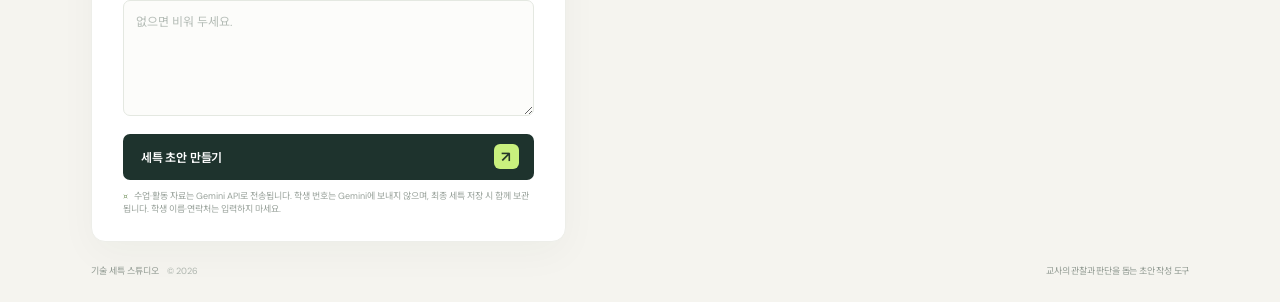
==== commit de64cf6c: "Separate result states from final report storage layout" ====
--- a/index.html
+++ b/index.html
@@ -10,7 +10,7 @@
     <link rel="preconnect" href="https://fonts.gstatic.com" crossorigin />
     <link href="https://fonts.googleapis.com/css2?family=DM+Mono:wght@400;500&family=DM+Sans:wght@400;500;600;700&family=Noto+Sans+KR:wght@400;500;600;700;800&display=swap" rel="stylesheet" />
     <link rel="stylesheet" href="/styles.css" />
-    <link rel="stylesheet" href="/overrides.css" />
+    <link rel="stylesheet" href="/overrides.css?v=final-layout-2" />
     <script src="/app.js" defer></script>
     <script src="/submission-import.js" defer></script>
     <script type="module" src="/final-records.js"></script>
--- a/overrides.css
+++ b/overrides.css
@@ -6,14 +6,42 @@
 .form-section .field-row{margin-top:1px}
 .field select{height:39px;width:100%;padding:0 10px;border:1px solid #e4e8e1;border-radius:7px;background:#fcfcfa;color:var(--ink);font:11px "DM Sans","Noto Sans KR",sans-serif;outline:none}
 .field select:focus{border-color:#9fbb84;box-shadow:0 0 0 3px rgba(180,208,150,.18)}
-.result-actions{display:flex;gap:7px}
-.result-panel{position:sticky;top:20px;align-self:start;height:min(820px,calc(100vh - 40px));min-height:540px}
-.report p{margin:0;color:#344239;font-size:12px;line-height:2.05;white-space:pre-wrap;overflow-wrap:anywhere}
-.result-content{min-height:0}
 .form-panel{padding-bottom:24px}
-@media(max-width:900px){.result-panel{height:min(820px,calc(100vh - 40px));min-height:500px}}
-@media(max-width:680px){.result-panel{position:static;height:560px;min-height:500px}.form-section{gap:13px;padding-top:17px}.section-heading{gap:9px}.result-actions{gap:5px}.download-button{padding:7px 8px;font-size:9px}}
+.result-actions{display:flex;gap:7px;flex-wrap:wrap}
 
-.submission-link{white-space:nowrap}@media(max-width:1050px){.topbar-note{display:none}}@media(max-width:480px){.topbar{height:auto;min-height:74px;flex-wrap:wrap;gap:10px;padding:14px 0}.submission-link{font-size:11px}}
-
-.report-editor{display:block;width:100%;min-height:300px;resize:vertical;line-height:2;white-space:pre-wrap;padding:20px!important;border:1px solid #d7ded1!important;border-radius:8px;font:inherit;font-size:15px;background:#fcfdf9;color:var(--ink)}.final-records{padding:24px 0;border-top:1px solid var(--line)}.final-records h3{font-size:18px}.final-records p{font-size:13px;line-height:1.8;overflow-wrap:anywhere}.final-actions{display:flex;align-items:center;gap:12px;flex-wrap:wrap}.final-actions .primary-button{width:auto;min-width:150px}.final-actions .field{flex:1;min-width:130px}.saved-final-item{border-top:1px solid var(--line);padding:16px 0}.saved-final-item>p:first-child{font-weight:700}.saved-final-item small{font-size:11px;color:#62705e}.saved-final-preview{white-space:pre-wrap}#final-status{color:#476b41}#final-account a{color:#476b41}.final-actions button:disabled{opacity:.5;cursor:not-allowed}
+/* Result, status and saved records occupy separate rows of natural height. */
+.result-panel{position:static;align-self:start;height:auto;max-height:none;min-height:0;overflow:hidden}
+.result-content{display:block;flex:none;position:relative;width:100%;min-height:320px;border-radius:8px}
+.result-content>[hidden]{display:none!important}
+.empty-state,.loading-state{position:static;flex:none;min-height:320px;padding:30px 16px}
+.report-editor{display:block;flex:none;width:100%;min-height:320px;resize:vertical;padding:20px;border:1px solid #d7ded1;border-radius:8px;background:#fcfdf9;color:var(--ink);font:15px "DM Sans","Noto Sans KR",sans-serif;line-height:2;white-space:pre-wrap}
+.result-footer{height:auto;min-height:43px;gap:8px;flex-wrap:wrap;padding:10px 0}
+.final-records{position:static;flex:none;width:100%;min-width:0;padding:24px 0;border-top:1px solid var(--line)}
+.final-records h3{font-size:18px}
+.final-records p{font-size:13px;line-height:1.8;overflow-wrap:anywhere}
+.final-actions{display:flex;flex-direction:row;align-items:center;gap:12px;flex-wrap:wrap}
+.final-actions .primary-button{width:auto;min-width:150px}
+.final-actions .field{flex:1;min-width:130px}
+#final-filter-form{align-items:flex-end;margin:24px 0 16px}
+.saved-final-item{border-top:1px solid var(--line);padding:16px 0}
+.saved-final-item>p:first-child{font-weight:700}
+.saved-final-item small{font-size:11px;color:#62705e}
+.saved-final-preview{white-space:pre-wrap}
+#final-status,#final-account a{color:#476b41}
+.final-actions button:disabled{opacity:.5;cursor:not-allowed}
+.submission-link{white-space:nowrap}
+@media(max-width:1050px){.topbar-note{display:none}}
+@media(max-width:680px){
+  .result-panel{height:auto;min-height:0}
+  .form-section{gap:13px;padding-top:17px}
+  .section-heading{gap:9px}
+  .result-actions{gap:5px}
+  .download-button{padding:7px 8px;font-size:9px}
+  .empty-state,.loading-state{min-height:300px}
+  .report-editor{min-height:300px}
+  .final-actions{gap:10px}
+}
+@media(max-width:480px){
+  .topbar{height:auto;min-height:74px;flex-wrap:wrap;gap:10px;padding:14px 0}
+  .submission-link{font-size:11px}
+}
